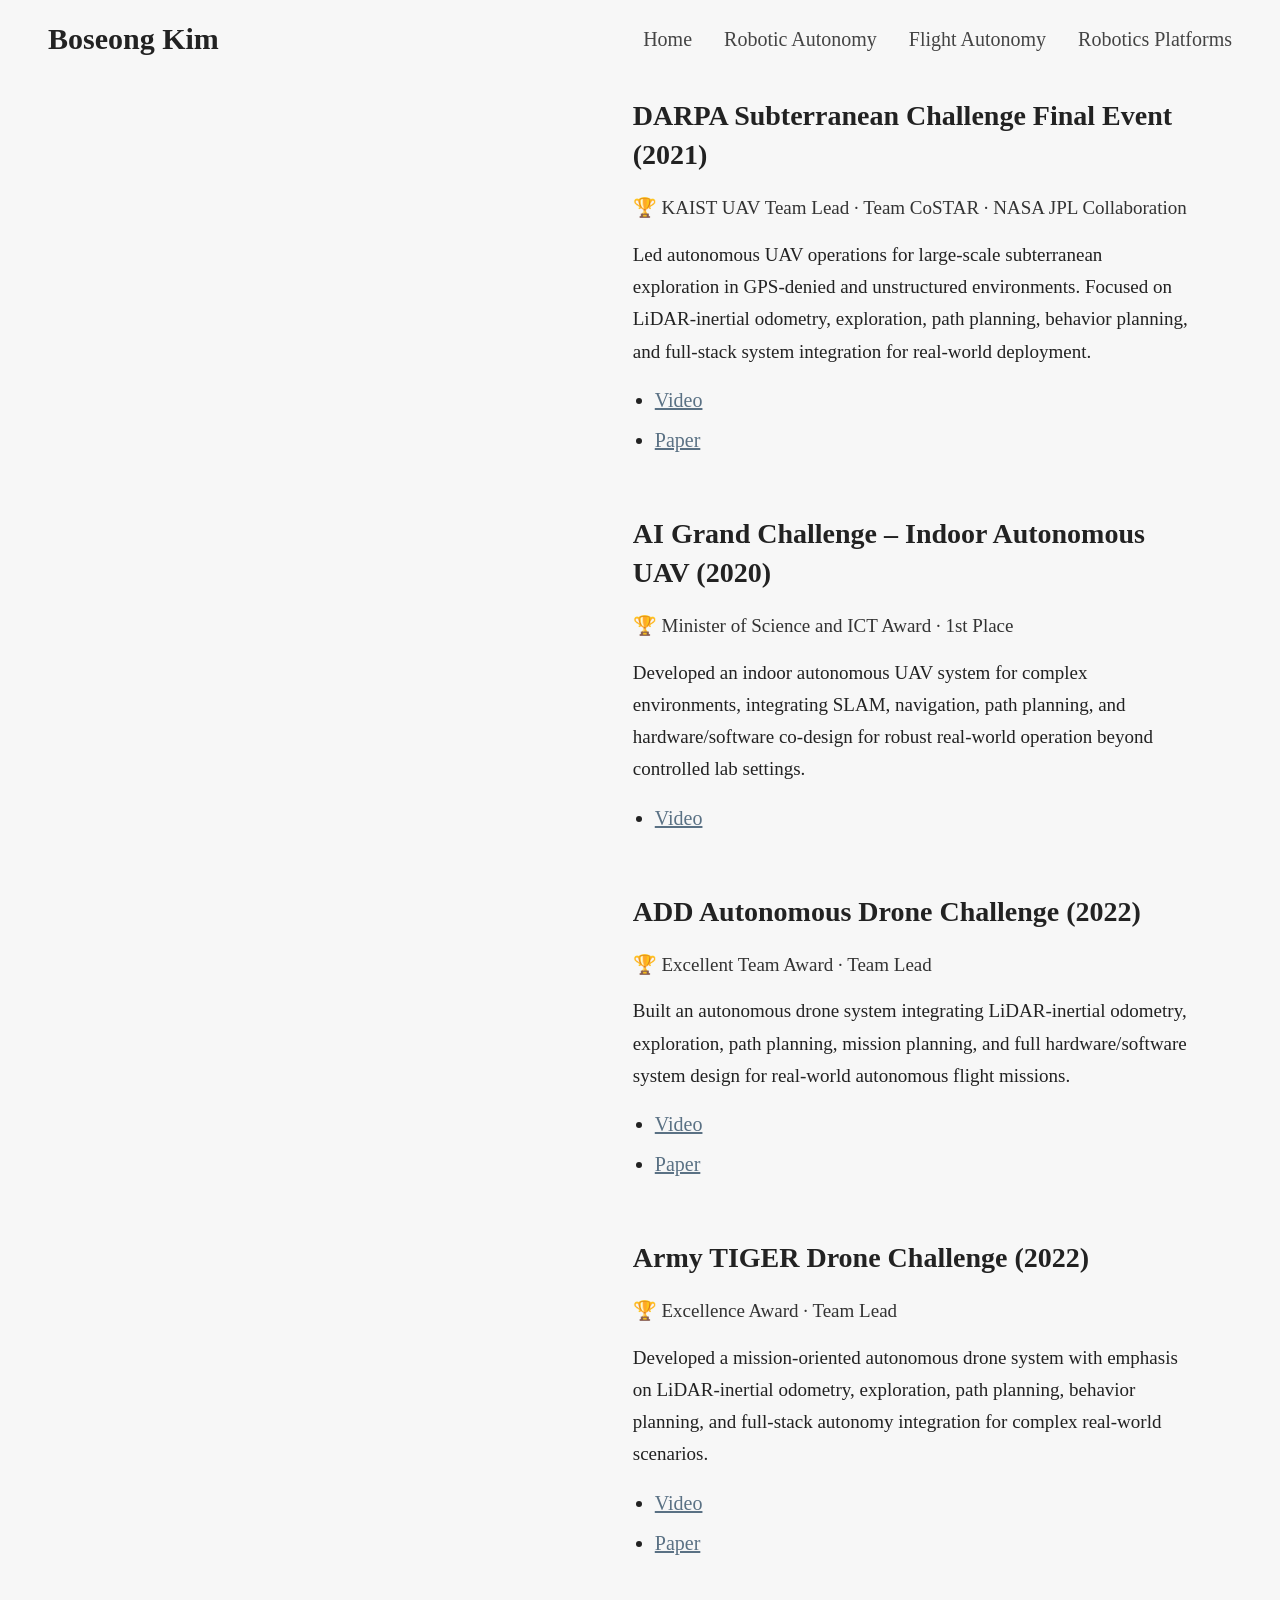
==== flight-autonomy.html @ 560dffa6 "Update flight-autonomy.html" ====
<!DOCTYPE html>
<html lang="en">
<head>
  <meta charset="UTF-8" />
  <meta name="viewport" content="width=device-width, initial-scale=1.0" />
  <title>Flight Autonomy | Boseong Kim</title>
  <link rel="stylesheet" href="style.css" />
</head>
<body>
  <header class="navbar">
    <div class="logo">Boseong Kim</div>
    <nav>
      <a href="index.html">Home</a>
      <a href="robotic-autonomy.html">Robotic Autonomy</a>
      <a href="flight-autonomy.html">Flight Autonomy</a>
      <a href="robotics-platforms.html">Robotics Platforms</a>
    </nav>
  </header>

  <main class="container project-page">

    <!-- DARPA (가장 중요한 것 맨 위) -->
    <section class="project-item">
      <div class="project-media">
        <iframe
          src="https://www.youtube.com/embed/69Ckq84toy4"
          title="DARPA SubT Final Event"
          frameborder="0"
          allow="accelerometer; autoplay; clipboard-write; encrypted-media; gyroscope; picture-in-picture"
          allowfullscreen>
        </iframe>
      </div>

      <div class="project-content">
        <h2>DARPA Subterranean Challenge Final Event (2021)</h2>
        <p class="project-authors">
          🏆 KAIST UAV Team Lead · Team CoSTAR · NASA JPL Collaboration
        </p>
        <p>
          Led autonomous UAV operations for large-scale subterranean exploration in GPS-denied and
          unstructured environments. Focused on LiDAR-inertial odometry, exploration, path planning,
          behavior planning, and full-stack system integration for real-world deployment.
        </p>
        <ul class="project-links">
          <li><a href="https://www.youtube.com/watch?v=69Ckq84toy4" target="_blank">Video</a></li>
          <li><a href="https://ieeexplore.ieee.org/abstract/document/10643435" target="_blank">Paper</a></li>
        </ul>
      </div>
    </section>

    <!-- AI Grand Challenge -->
    <section class="project-item">
      <div class="project-media">
        <iframe
          src="https://www.youtube.com/embed/9UYjUIWnzwQ"
          title="AI Grand Challenge UAV"
          frameborder="0"
          allow="accelerometer; autoplay; clipboard-write; encrypted-media; gyroscope; picture-in-picture"
          allowfullscreen>
        </iframe>
      </div>

      <div class="project-content">
        <h2>AI Grand Challenge – Indoor Autonomous UAV (2020)</h2>
        <p class="project-authors">
          🏆 Minister of Science and ICT Award · 1st Place
        </p>
        <p>
          Developed an indoor autonomous UAV system for complex environments, integrating SLAM,
          navigation, path planning, and hardware/software co-design for robust real-world operation
          beyond controlled lab settings.
        </p>
        <ul class="project-links">
          <li><a href="https://www.youtube.com/watch?v=9UYjUIWnzwQ" target="_blank">Video</a></li>
        </ul>
      </div>
    </section>

    <!-- ADD Drone -->
    <section class="project-item">
      <div class="project-media">
        <iframe
          src="https://www.youtube.com/embed/h_PsFVhh-As"
          title="ADD Drone Challenge"
          frameborder="0"
          allow="accelerometer; autoplay; clipboard-write; encrypted-media; gyroscope; picture-in-picture"
          allowfullscreen>
        </iframe>
      </div>

      <div class="project-content">
        <h2>ADD Autonomous Drone Challenge (2022)</h2>
        <p class="project-authors">
          🏆 Excellent Team Award · Team Lead
        </p>
        <p>
          Built an autonomous drone system integrating LiDAR-inertial odometry, exploration,
          path planning, mission planning, and full hardware/software system design for
          real-world autonomous flight missions.
        </p>
        <ul class="project-links">
          <li><a href="https://www.youtube.com/watch?v=h_PsFVhh-As" target="_blank">Video</a></li>
          <li><a href="https://onlinelibrary.wiley.com/doi/abs/10.1002/rob.22284" target="_blank">Paper</a></li>
        </ul>
      </div>
    </section>

    <!-- TIGER Drone -->
    <section class="project-item">
      <div class="project-media">
        <iframe
          src="https://www.youtube.com/embed/SXe_FJpxv94"
          title="Army TIGER Drone Challenge"
          frameborder="0"
          allow="accelerometer; autoplay; clipboard-write; encrypted-media; gyroscope; picture-in-picture"
          allowfullscreen>
        </iframe>
      </div>

      <div class="project-content">
        <h2>Army TIGER Drone Challenge (2022)</h2>
        <p class="project-authors">
          🏆 Excellence Award · Team Lead
        </p>
        <p>
          Developed a mission-oriented autonomous drone system with emphasis on LiDAR-inertial
          odometry, exploration, path planning, behavior planning, and full-stack autonomy
          integration for complex real-world scenarios.
        </p>
        <ul class="project-links">
          <li><a href="https://www.youtube.com/watch?v=SXe_FJpxv94" target="_blank">Video</a></li>
          <li><a href="https://onlinelibrary.wiley.com/doi/abs/10.1002/rob.22284" target="_blank">Paper</a></li>
        </ul>
      </div>
    </section>

  </main>
</body>
</html>
---- style.css ----
body {
  margin: 0;
  font-family: Georgia, "Times New Roman", serif;
  background: #f7f7f7;
  color: #222;
}

.navbar {
  display: flex;
  justify-content: space-between;
  align-items: center;
  padding: 22px 48px;
  background: #f7f7f7;
}

.navbar .logo {
  font-size: 30px;
  font-weight: 600;
}

.navbar nav a {
  margin-left: 28px;
  text-decoration: none;
  color: #444;
  font-size: 20px;
}

.navbar nav a:hover {
  text-decoration: underline;
}

.container {
  max-width: 1100px;
  margin: 0 auto;
  padding: 16px 24px 24px;
}

.hero {
  display: flex;
  gap: 28px;
  align-items: flex-start;
  margin-top: 6px;
}

.profile-image img {
  width: 420px;
  height: 300px;
  object-fit: cover;
  border-radius: 8px;
}

.intro h1 {
  font-size: 54px;
  margin: 0 0 6px;
  color: #455a64;
}

.intro h2 {
  font-size: 28px;
  margin: 0 0 12px;
}

.intro p {
  font-size: 22px;
  line-height: 1.5;
  margin: 6px 0;
}

.links a {
  margin-right: 14px;
}

.hero-video {
  margin: 8px 0 4px;
}

.hero-video video {
  width: 100%;
  height: auto;
  display: block;
  border-radius: 10px;
  filter: contrast(1.05) brightness(0.95);
}

.hero-video.cropped {
  height: 360px;
  overflow: hidden;
  border-radius: 10px;
  margin-top: 14px;
  margin-bottom: 0;
}

.hero-video.cropped video {
  width: 100%;
  height: auto;
  display: block;
  margin-top: -60px;
  margin-bottom: 0;
}

.about {
  margin-top: 0;
}

.about p {
  font-size: 22px;
  line-height: 1.7;
  margin-top: 0;
  margin-bottom: 12px;
}

.cv-link {
  font-size: 32px;
  margin-top: 18px;
}

.cv-link a {
  text-decoration: none;
  color: #1a73e8;
}

.cv-link a:hover {
  text-decoration: underline;
}

/* ===== PROJECT PAGE ===== */
.project-page {
  padding-top: 10px;
}

.page-note {
  margin-bottom: 18px;
}

.page-note p {
  font-size: 18px;
  color: #444;
  margin: 0;
}

.project-item {
  display: grid;
  grid-template-columns: 1.05fr 1.15fr;
  gap: 34px;
  align-items: start;
  margin-bottom: 44px;
}

.project-media iframe {
  width: 100%;
  aspect-ratio: 16 / 9;
  display: block;
  border: none;
  border-radius: 8px;
}

.project-content h2 {
  font-size: 28px;
  line-height: 1.4;
  margin: 8px 0 18px;
  color: #222;
}

.project-authors {
  font-size: 19px;
  line-height: 1.7;
  margin: 0 0 12px;
  color: #333;
}

/* 🔥 여기만 수정됨 */
.project-content p {
  font-size: 19px;
  line-height: 1.7;
  margin: 0 0 14px;
}

.project-links {
  margin: 8px 0 0 0;
  padding-left: 22px;
}

.project-links li {
  font-size: 20px;
  line-height: 1.8;
  margin-bottom: 4px;
}

.project-links a {
  color: #5a7184;
  text-decoration: underline;
}

/* ===== MOBILE ===== */
@media (max-width: 900px) {
  .hero {
    flex-direction: column;
  }

  .navbar {
    flex-direction: column;
    align-items: flex-start;
    gap: 10px;
  }

  .navbar nav a {
    margin-left: 0;
    margin-right: 14px;
    font-size: 18px;
  }

  .navbar .logo {
    font-size: 26px;
  }

  .intro h1 {
    font-size: 38px;
  }

  .intro p,
  .about p {
    font-size: 18px;
  }

  .project-item {
    grid-template-columns: 1fr;
    gap: 18px;
    margin-bottom: 30px;
  }

  .project-content h2 {
    font-size: 24px;
  }

  .project-content p,
  .project-links li,
  .project-authors {
    font-size: 18px;
  }
}
/* ===== ROBOTICS PLATFORMS PAGE ===== */
.platform-page {
  padding-top: 10px;
}

.platform-item {
  display: grid;
  grid-template-columns: 1.05fr 1fr;
  gap: 28px;
  align-items: center;
  margin-bottom: 36px;
}
.platform-image {
  display: flex;
  justify-content: center;
}

.platform-image img {
  width: 360px;
  height: auto;
  display: block;
  border-radius: 8px;
}

.platform-content h2 {
  font-size: 26px;
  line-height: 1.4;
  margin: 0 0 10px;
  color: #222;
}

.platform-content ul {
  margin: 0;
  padding-left: 22px;
}

.platform-content li {
  font-size: 18px;
  line-height: 1.7;
  margin-bottom: 4px;
}

@media (max-width: 900px) {
  .platform-item {
    grid-template-columns: 1fr;
    gap: 16px;
  }
}
.platform-note {
  margin-bottom: 20px;
}

.platform-note p {
  font-size: 18px;
  color: #444;
  margin: 0;
  line-height: 1.6;
}
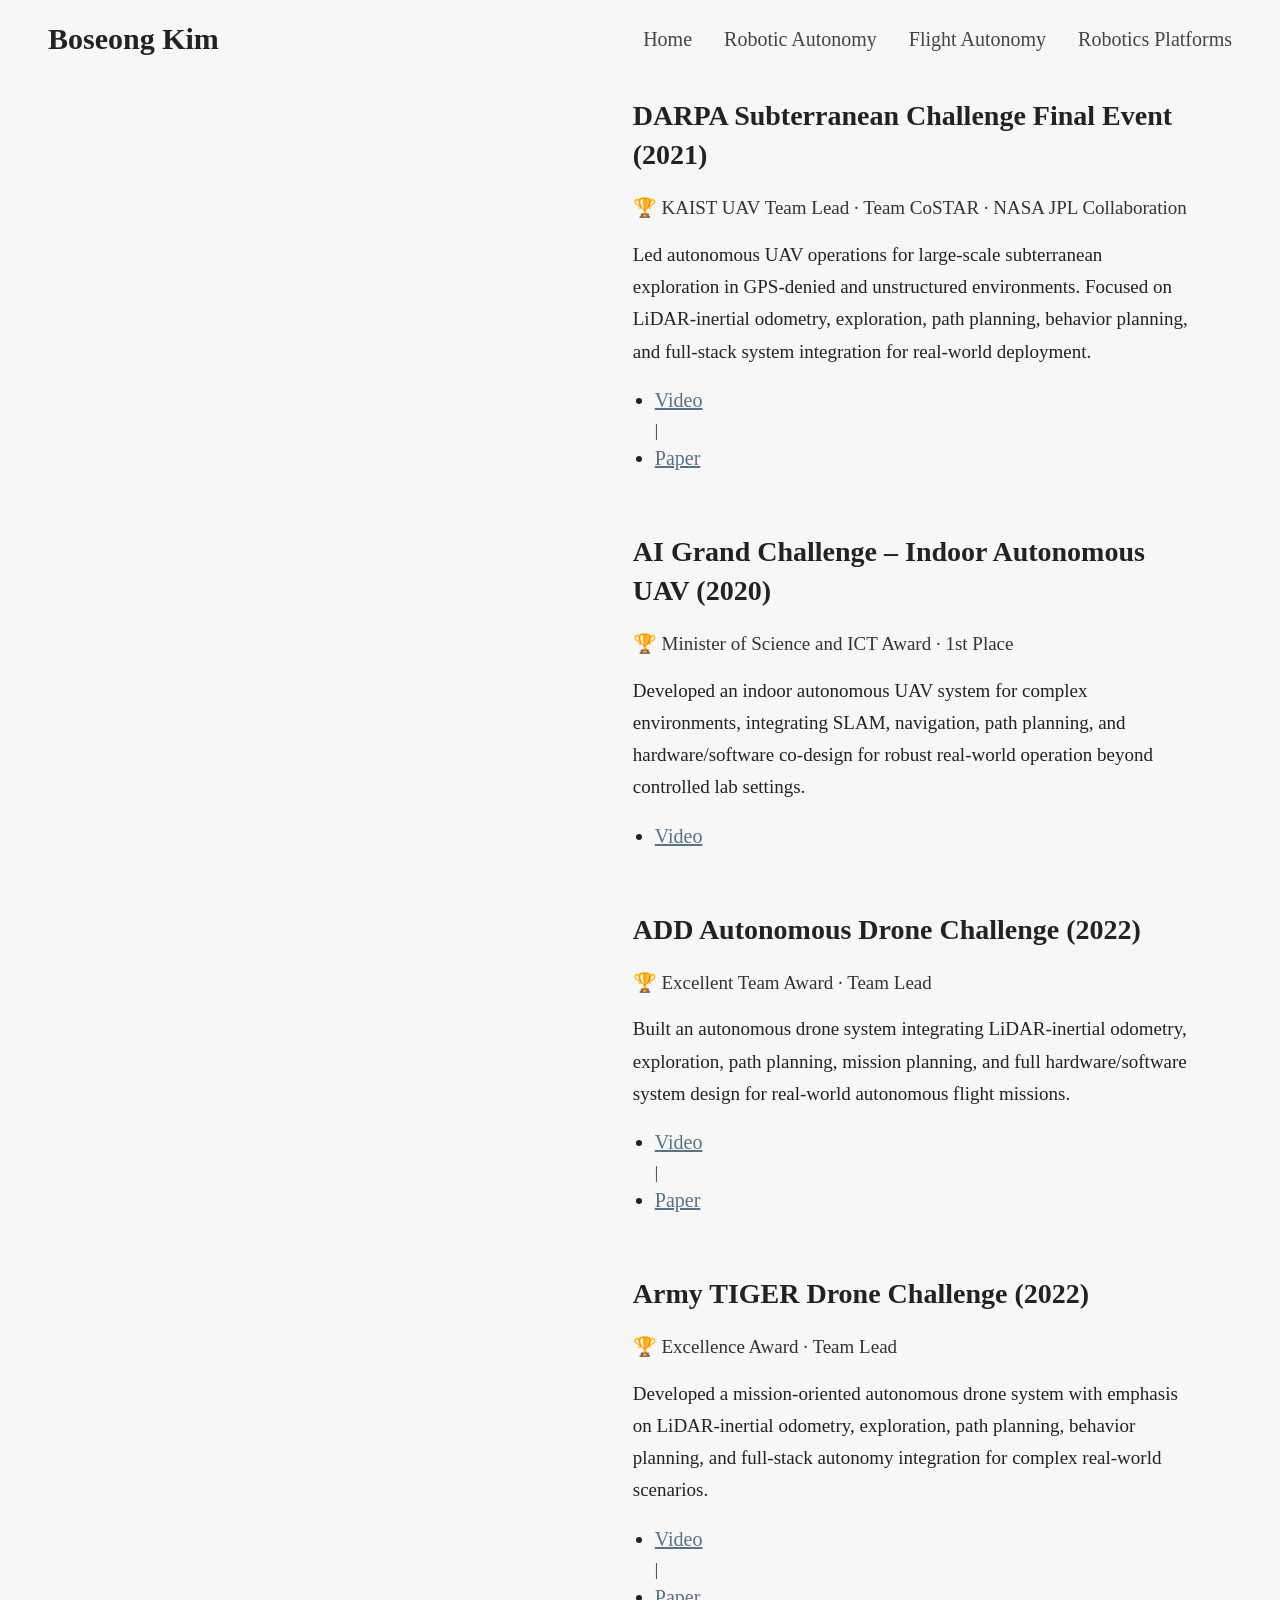
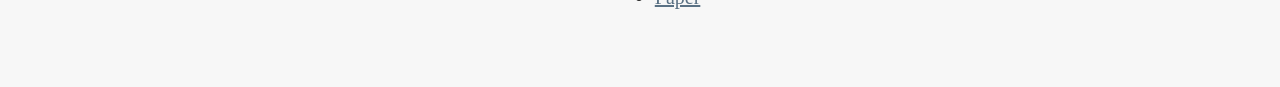
==== commit edd0dcae: "Update flight-autonomy.html" ====
--- a/flight-autonomy.html
+++ b/flight-autonomy.html
@@ -42,7 +42,7 @@
           behavior planning, and full-stack system integration for real-world deployment.
         </p>
         <ul class="project-links">
-          <li><a href="https://www.youtube.com/watch?v=69Ckq84toy4" target="_blank">Video</a></li>
+          <li><a href="https://www.youtube.com/watch?v=69Ckq84toy4" target="_blank">Video</a></li> |
           <li><a href="https://ieeexplore.ieee.org/abstract/document/10643435" target="_blank">Paper</a></li>
         </ul>
       </div>
@@ -99,7 +99,7 @@
           real-world autonomous flight missions.
         </p>
         <ul class="project-links">
-          <li><a href="https://www.youtube.com/watch?v=h_PsFVhh-As" target="_blank">Video</a></li>
+          <li><a href="https://www.youtube.com/watch?v=h_PsFVhh-As" target="_blank">Video</a></li> |
           <li><a href="https://onlinelibrary.wiley.com/doi/abs/10.1002/rob.22284" target="_blank">Paper</a></li>
         </ul>
       </div>
@@ -128,7 +128,7 @@
           integration for complex real-world scenarios.
         </p>
         <ul class="project-links">
-          <li><a href="https://www.youtube.com/watch?v=SXe_FJpxv94" target="_blank">Video</a></li>
+          <li><a href="https://www.youtube.com/watch?v=SXe_FJpxv94" target="_blank">Video</a></li> |
           <li><a href="https://onlinelibrary.wiley.com/doi/abs/10.1002/rob.22284" target="_blank">Paper</a></li>
         </ul>
       </div>
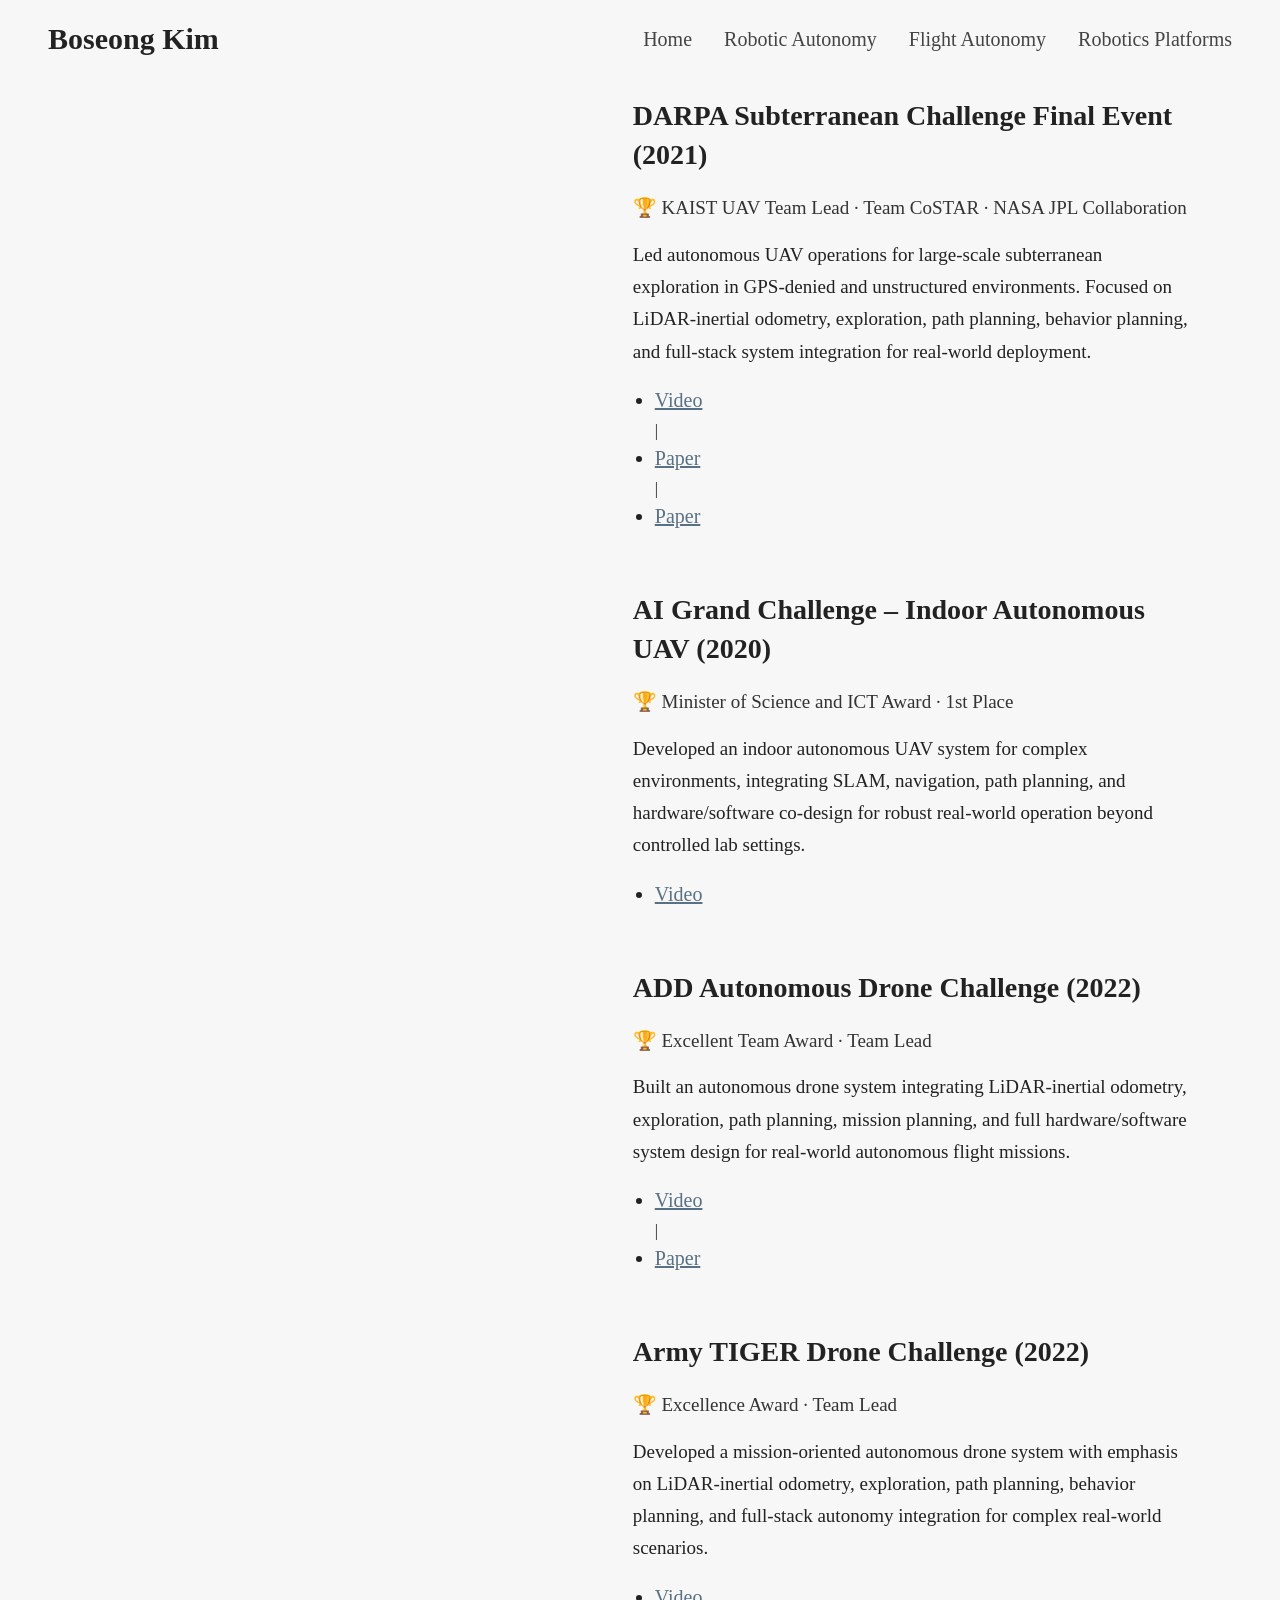
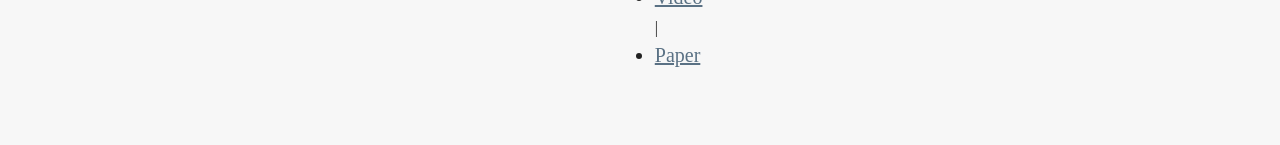
==== commit 3e21f961: "Update flight-autonomy.html" ====
--- a/flight-autonomy.html
+++ b/flight-autonomy.html
@@ -43,7 +43,8 @@
         </p>
         <ul class="project-links">
           <li><a href="https://www.youtube.com/watch?v=69Ckq84toy4" target="_blank">Video</a></li> |
-          <li><a href="https://ieeexplore.ieee.org/abstract/document/10643435" target="_blank">Paper</a></li>
+          <li><a href="https://ieeexplore.ieee.org/abstract/document/10643435" target="_blank">Paper</a></li> |
+          <li><a href="https://ieeexplore.ieee.org/abstract/document/10161207" target="_blank">Paper</a></li>
         </ul>
       </div>
     </section>
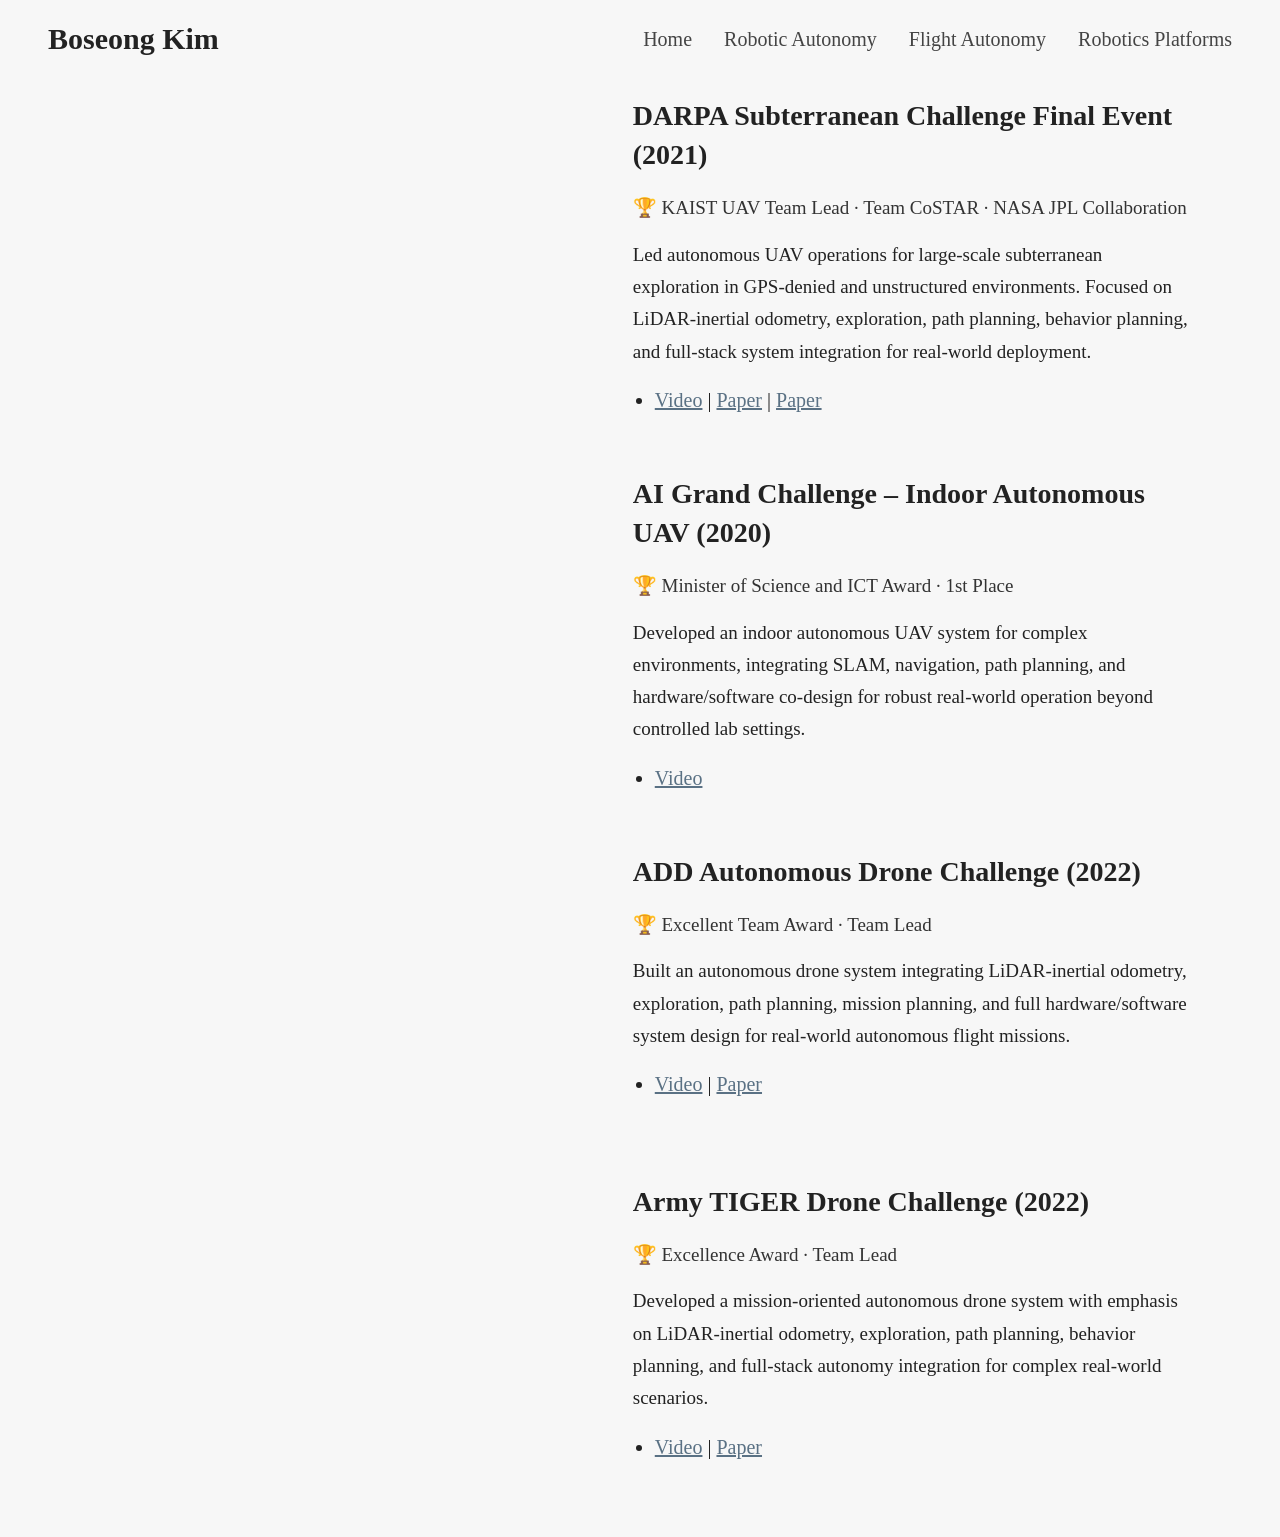
==== commit cfa63722: "Update flight-autonomy.html" ====
--- a/flight-autonomy.html
+++ b/flight-autonomy.html
@@ -42,9 +42,9 @@
           behavior planning, and full-stack system integration for real-world deployment.
         </p>
         <ul class="project-links">
-          <li><a href="https://www.youtube.com/watch?v=69Ckq84toy4" target="_blank">Video</a></li> |
-          <li><a href="https://ieeexplore.ieee.org/abstract/document/10643435" target="_blank">Paper</a></li> |
-          <li><a href="https://ieeexplore.ieee.org/abstract/document/10161207" target="_blank">Paper</a></li>
+          <li><a href="https://www.youtube.com/watch?v=69Ckq84toy4" target="_blank">Video</a> |
+         <a href="https://ieeexplore.ieee.org/abstract/document/10643435" target="_blank">Paper</a> |
+          <a href="https://ieeexplore.ieee.org/abstract/document/10161207" target="_blank">Paper</a></li>
         </ul>
       </div>
     </section>
@@ -100,8 +100,8 @@
           real-world autonomous flight missions.
         </p>
         <ul class="project-links">
-          <li><a href="https://www.youtube.com/watch?v=h_PsFVhh-As" target="_blank">Video</a></li> |
-          <li><a href="https://onlinelibrary.wiley.com/doi/abs/10.1002/rob.22284" target="_blank">Paper</a></li>
+          <li><a href="https://www.youtube.com/watch?v=h_PsFVhh-As" target="_blank">Video</a> |
+          <a href="https://onlinelibrary.wiley.com/doi/abs/10.1002/rob.22284" target="_blank">Paper</a></li>
         </ul>
       </div>
     </section>
@@ -129,8 +129,8 @@
           integration for complex real-world scenarios.
         </p>
         <ul class="project-links">
-          <li><a href="https://www.youtube.com/watch?v=SXe_FJpxv94" target="_blank">Video</a></li> |
-          <li><a href="https://onlinelibrary.wiley.com/doi/abs/10.1002/rob.22284" target="_blank">Paper</a></li>
+          <li><a href="https://www.youtube.com/watch?v=SXe_FJpxv94" target="_blank">Video</a> |
+          <a href="https://onlinelibrary.wiley.com/doi/abs/10.1002/rob.22284" target="_blank">Paper</a></li>
         </ul>
       </div>
     </section>
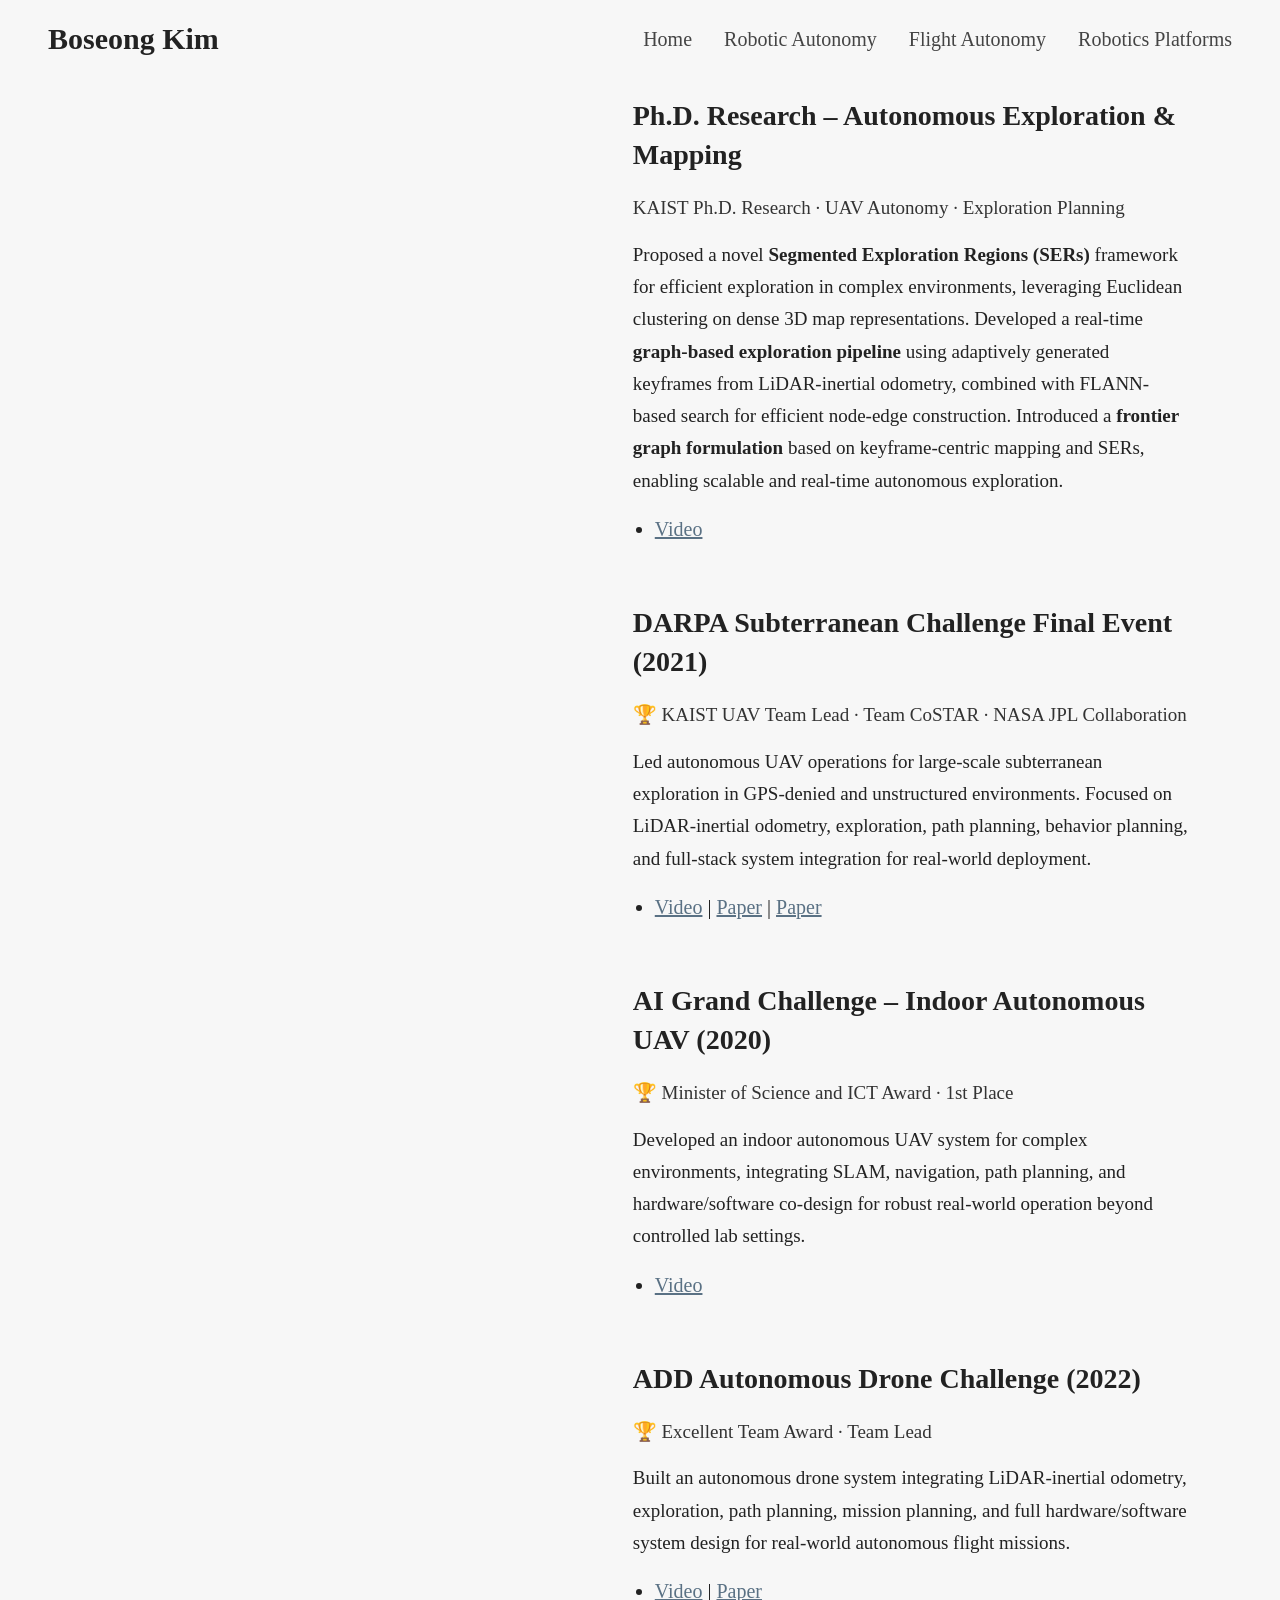
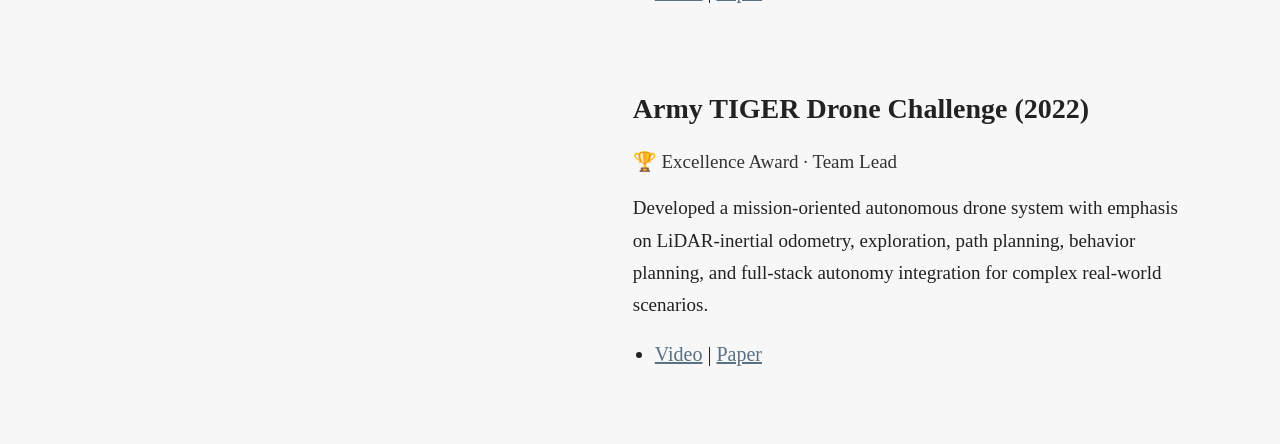
==== commit 18d87885: "Update flight-autonomy.html" ====
--- a/flight-autonomy.html
+++ b/flight-autonomy.html
@@ -18,7 +18,40 @@
   </header>
 
   <main class="container project-page">
+<!-- 🔥 PhD Research -->
+<section class="project-item">
+  <div class="project-media">
+    <iframe
+      src="https://www.youtube.com/embed/edFGw2Vjyyo"
+      title="PhD Research - Autonomous Exploration"
+      frameborder="0"
+      allow="accelerometer; autoplay; clipboard-write; encrypted-media; gyroscope; picture-in-picture"
+      allowfullscreen>
+    </iframe>
+  </div>
 
+  <div class="project-content">
+    <h2>Ph.D. Research – Autonomous Exploration & Mapping</h2>
+    <p class="project-authors">
+      KAIST Ph.D. Research · UAV Autonomy · Exploration Planning
+    </p>
+    <p>
+      Proposed a novel <strong>Segmented Exploration Regions (SERs)</strong> framework
+      for efficient exploration in complex environments, leveraging Euclidean clustering
+      on dense 3D map representations. Developed a real-time <strong>graph-based
+      exploration pipeline</strong> using adaptively generated keyframes from LiDAR-inertial
+      odometry, combined with FLANN-based search for efficient node-edge construction.
+      Introduced a <strong>frontier graph formulation</strong> based on keyframe-centric
+      mapping and SERs, enabling scalable and real-time autonomous exploration.
+    </p>
+
+    <ul class="project-links">
+      <li>
+        <a href="https://www.youtube.com/watch?v=edFGw2Vjyyo" target="_blank">Video</a>
+      </li>
+    </ul>
+  </div>
+</section>
     <!-- DARPA (가장 중요한 것 맨 위) -->
     <section class="project-item">
       <div class="project-media">
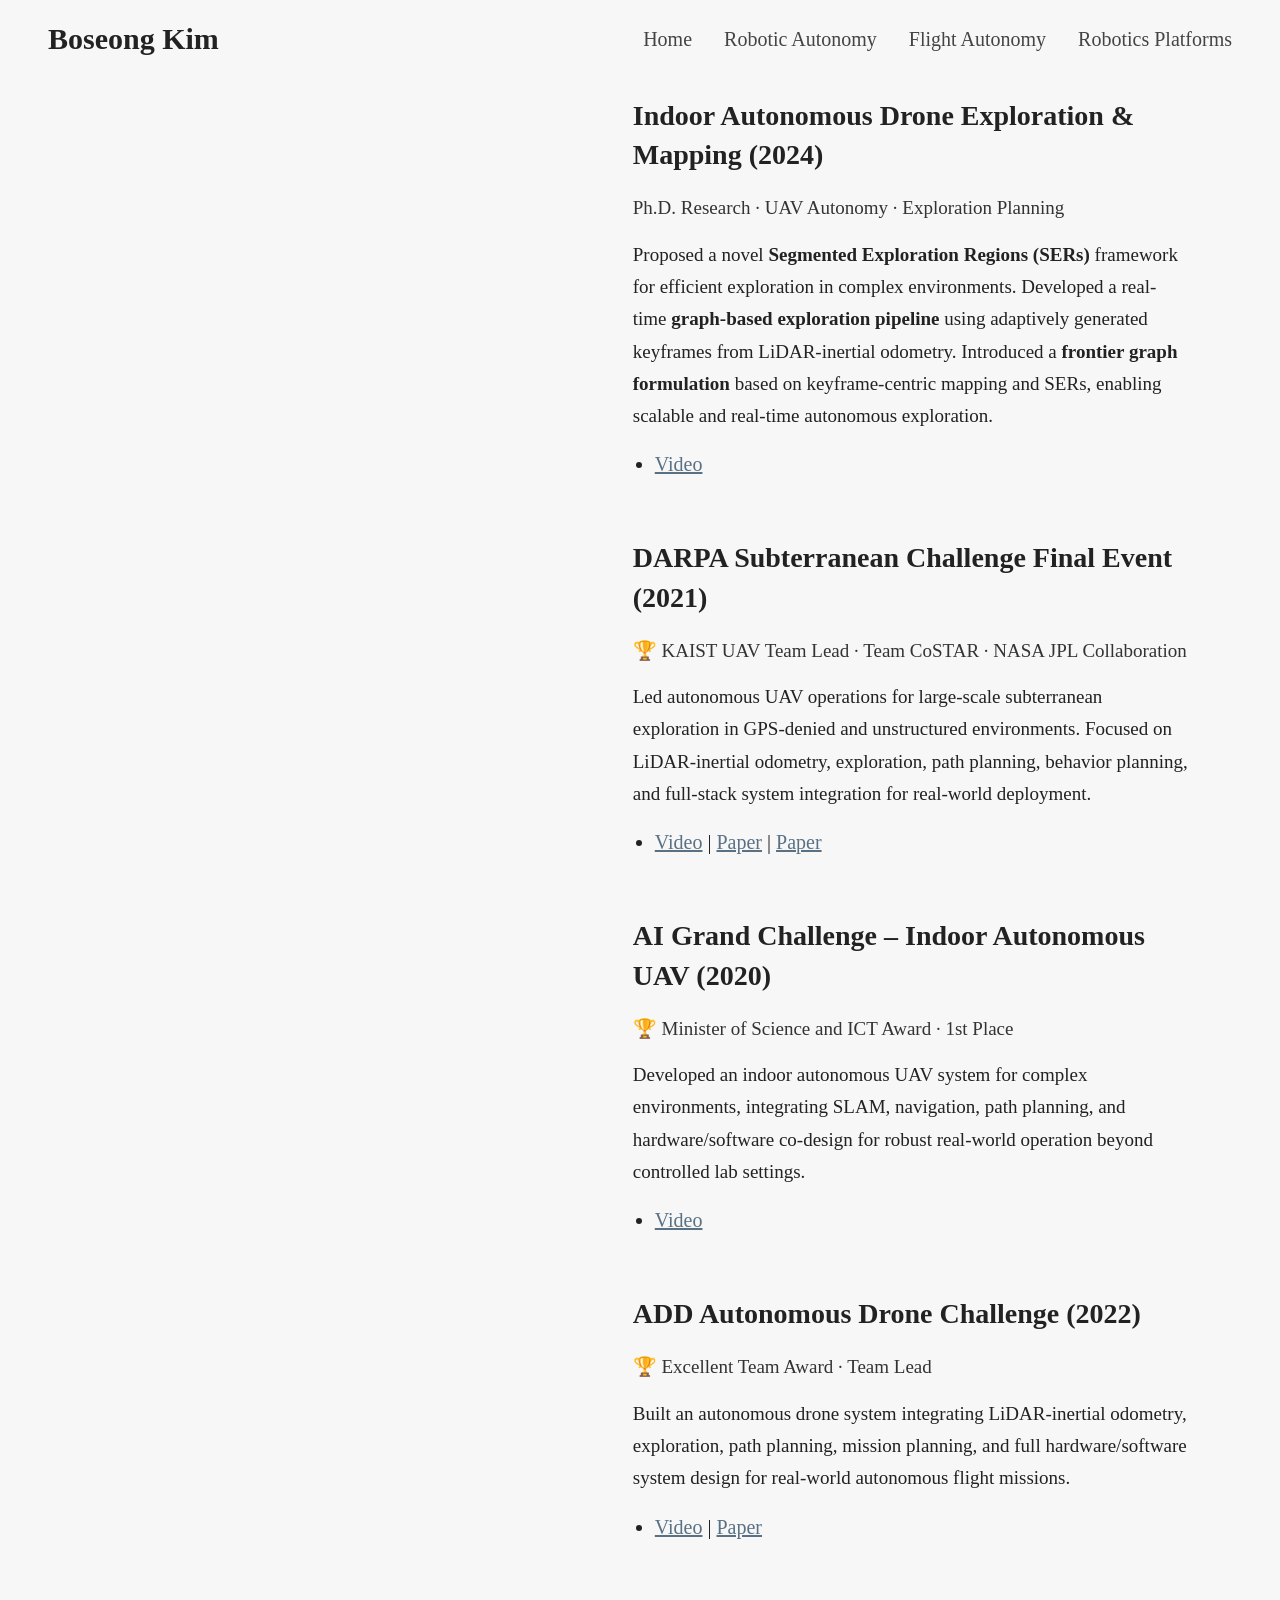
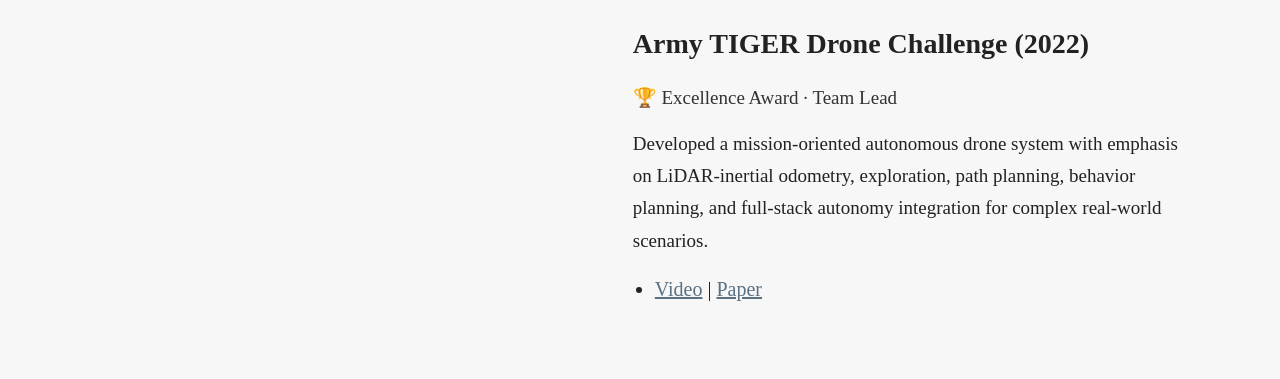
==== commit f55853d5: "Update flight-autonomy.html" ====
--- a/flight-autonomy.html
+++ b/flight-autonomy.html
@@ -31,17 +31,15 @@
   </div>
 
   <div class="project-content">
-    <h2>Ph.D. Research – Autonomous Exploration & Mapping</h2>
+    <h2>Indoor Autonomous Drone Exploration & Mapping (2024)</h2>
     <p class="project-authors">
-      KAIST Ph.D. Research · UAV Autonomy · Exploration Planning
+     Ph.D. Research · UAV Autonomy · Exploration Planning
     </p>
     <p>
       Proposed a novel <strong>Segmented Exploration Regions (SERs)</strong> framework
-      for efficient exploration in complex environments, leveraging Euclidean clustering
-      on dense 3D map representations. Developed a real-time <strong>graph-based
+      for efficient exploration in complex environments. Developed a real-time <strong>graph-based
       exploration pipeline</strong> using adaptively generated keyframes from LiDAR-inertial
-      odometry, combined with FLANN-based search for efficient node-edge construction.
-      Introduced a <strong>frontier graph formulation</strong> based on keyframe-centric
+      odometry. Introduced a <strong>frontier graph formulation</strong> based on keyframe-centric
       mapping and SERs, enabling scalable and real-time autonomous exploration.
     </p>
 
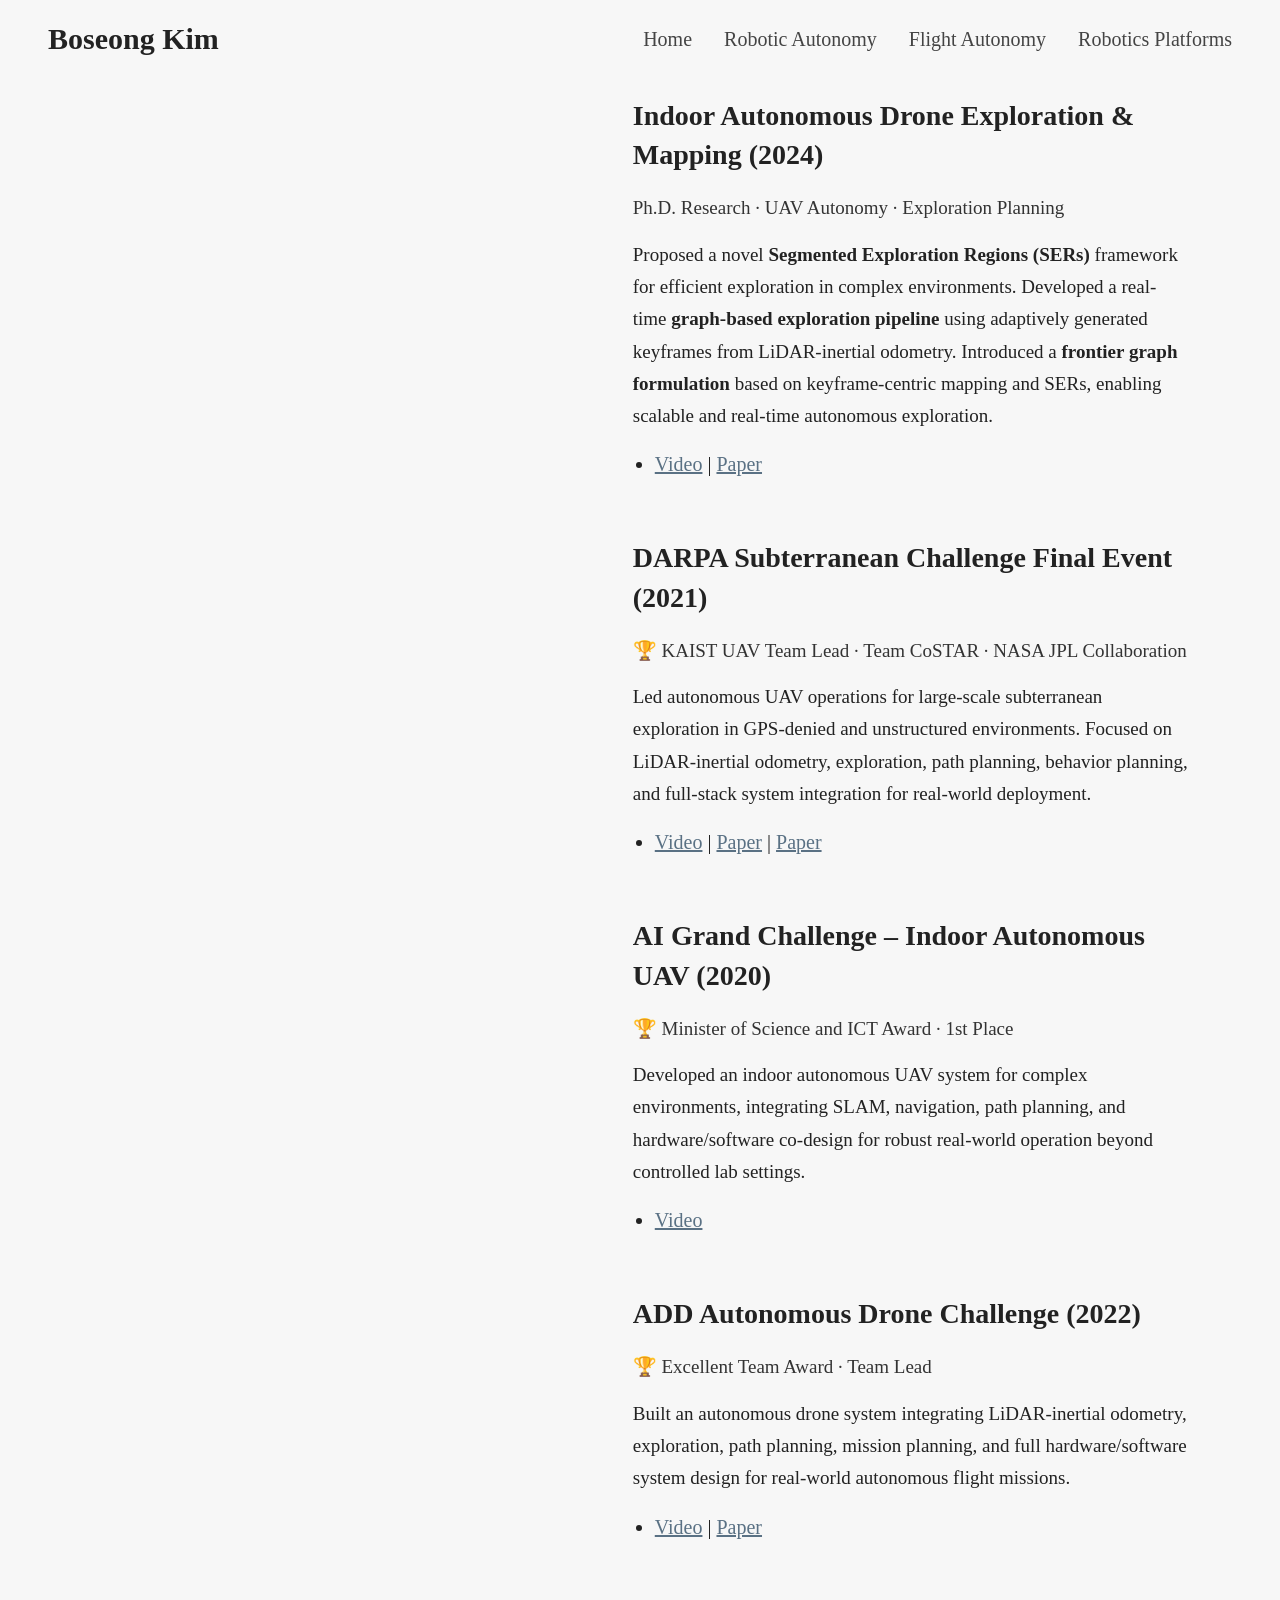
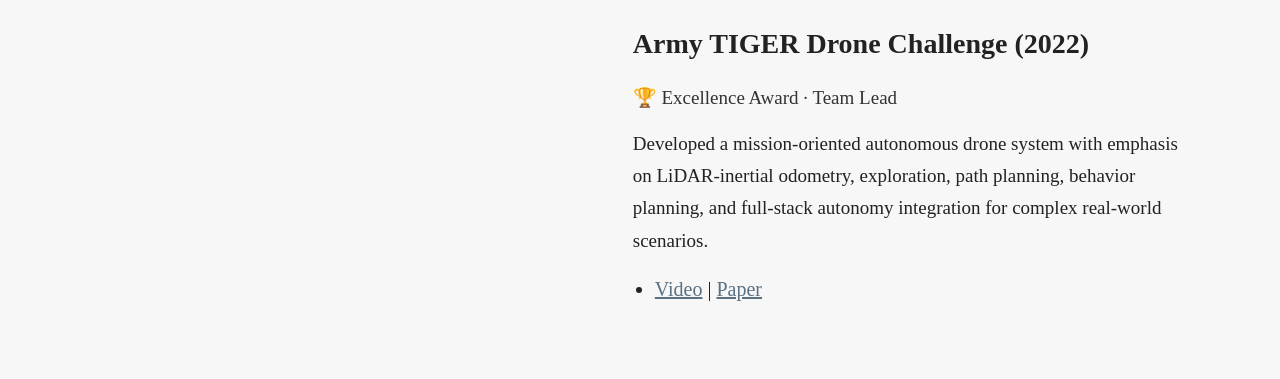
==== commit 9d38270b: "Update flight-autonomy.html" ====
--- a/flight-autonomy.html
+++ b/flight-autonomy.html
@@ -45,7 +45,8 @@
 
     <ul class="project-links">
       <li>
-        <a href="https://www.youtube.com/watch?v=edFGw2Vjyyo" target="_blank">Video</a>
+        <a href="https://www.youtube.com/watch?v=edFGw2Vjyyo" target="_blank">Video</a> | 
+        <a href="https://ieeexplore.ieee.org/abstract/document/10610605" target="_blank">Paper</a>
       </li>
     </ul>
   </div>
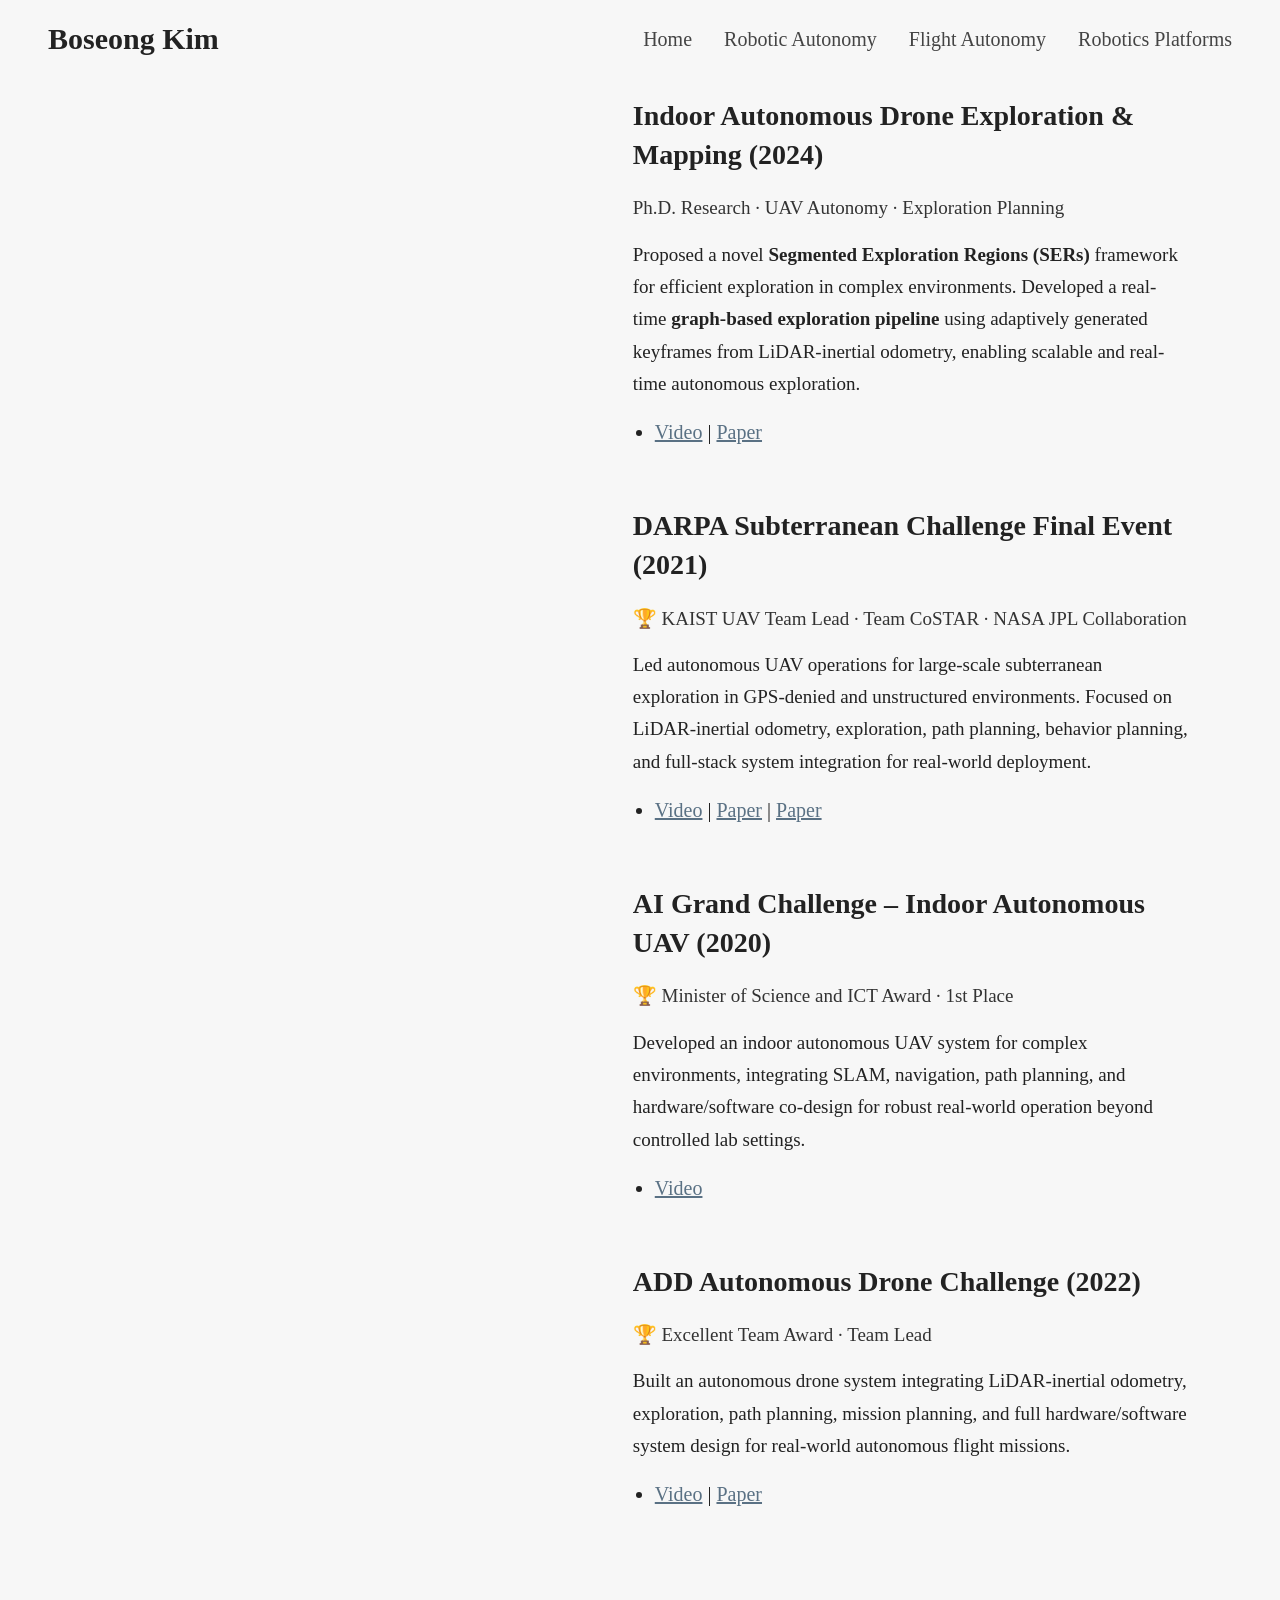
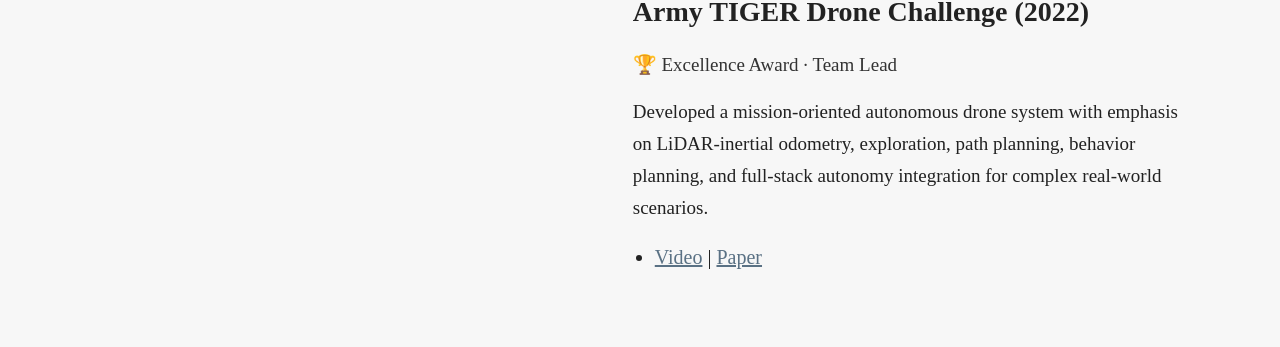
==== commit 958747b6: "Update flight-autonomy.html" ====
--- a/flight-autonomy.html
+++ b/flight-autonomy.html
@@ -39,8 +39,7 @@
       Proposed a novel <strong>Segmented Exploration Regions (SERs)</strong> framework
       for efficient exploration in complex environments. Developed a real-time <strong>graph-based
       exploration pipeline</strong> using adaptively generated keyframes from LiDAR-inertial
-      odometry. Introduced a <strong>frontier graph formulation</strong> based on keyframe-centric
-      mapping and SERs, enabling scalable and real-time autonomous exploration.
+      odometry, enabling scalable and real-time autonomous exploration.
     </p>
 
     <ul class="project-links">
